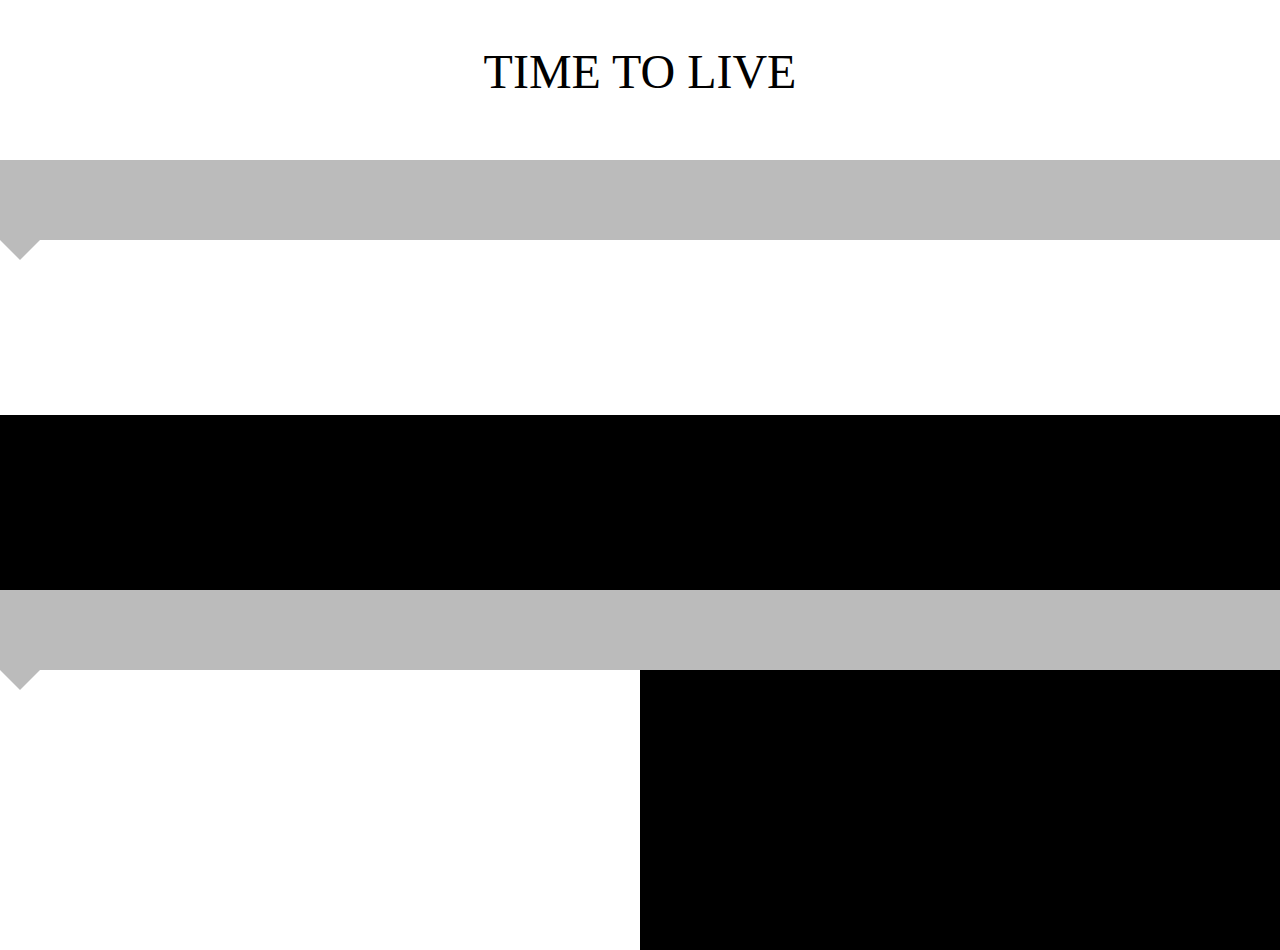
==== clock.html @ c1f186ef "created clock page" ====
<!DOCTYPE HTML>
<html>
<head>
    <title>Time to Live</title>
    <link rel="stylesheet" href="css/clockstyle.css">
</head>
<body>
    <div id="header">
        TIME TO LIVE
    </div>
    <div id="timeline">
        <div id = "theader" class = "headr">
        </div>
        <div id = "arrow" class = "arrow-down"></div>
        <div id = "r_bar" class = "bar">
        </div>
        <div id = "p_bar" class = "bar">
        </div>
    </div>
    <div id="clock">
        <div id = "cheader" class = "headr">
        </div>
        <div id = "arrow2" class = "arrow-down"></div>
        <div id = "r_clock">
        </div>
        <div id = "p_clock">
        </div>
    </div>
</body>
</html>
---- css/clockstyle.css ----
body {
    margin: 0;
    padding: 0;
    font-family: helvetica-bold;
}

.arrow-down {
    width: 0; 
    height: 0; 
    border-left: 20px solid transparent;
    border-right: 20px solid transparent;
    
    border-top: 20px solid #bbb;
    position: absolute;
    margin-left: auto;
    margin-right: auto;
}

#arrow {
    margin-left: auto;
    margin-right: auto;
}

#header {
    height: 160px;
    width: 100%;
    font-size: 3em;
    text-align: center;
    line-height: 3em;
}

.headr {
    height: 80px;
    width: 100%;
    background-color: #bbb;
}

.bar {
    height: 175px;
    width: 100%;
}

#p_bar {
    background-color: #000;
}

#r_clock {
    width: 50%;
    height: 240px;
    float: left;
}

#p_clock {
    width: 50%;
    height: 280px;
    float: right;
    background-color: #000;
}
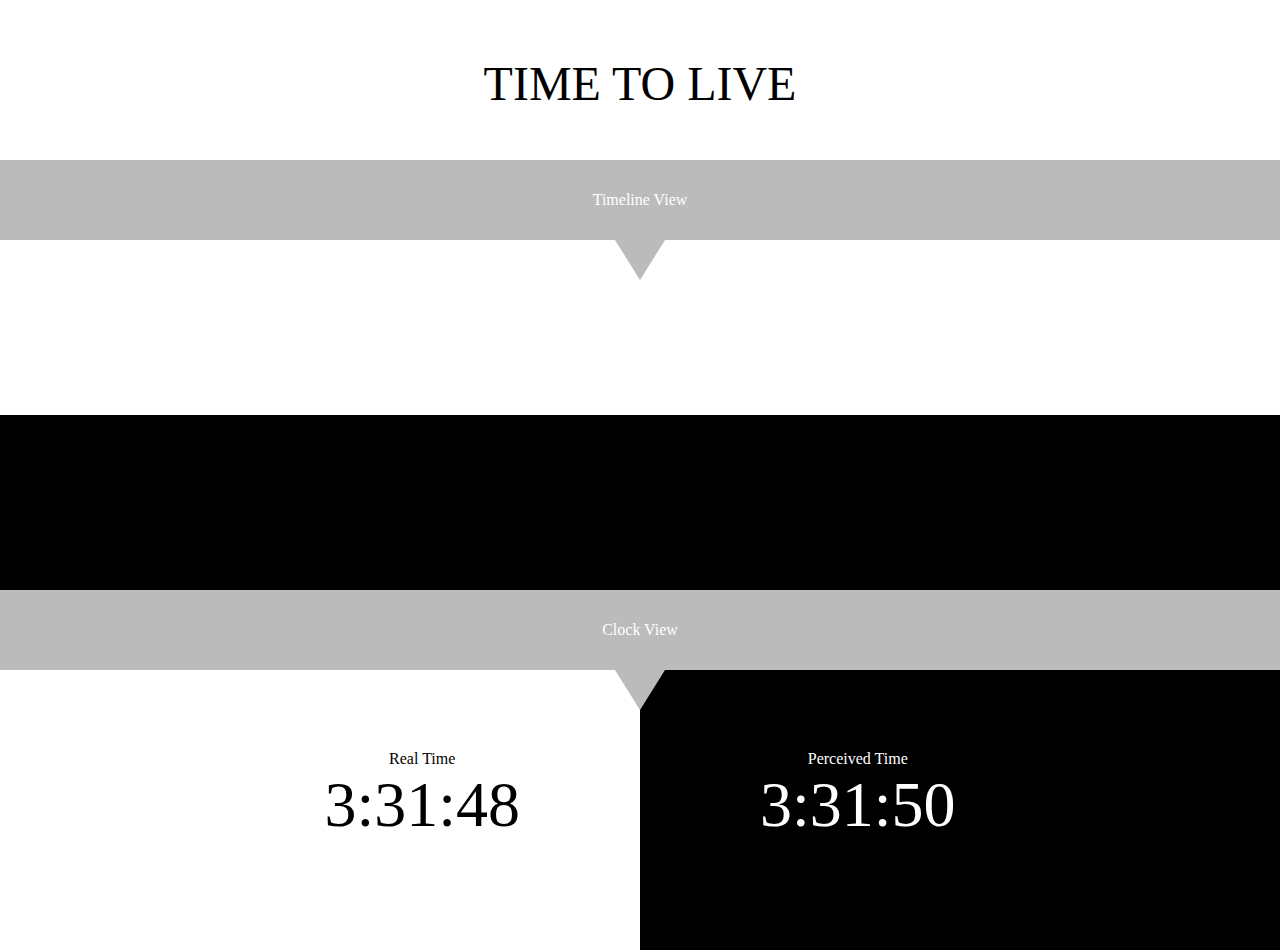
==== commit 5e5ced72: "clocks do things" ====
--- a/clock.html
+++ b/clock.html
@@ -10,6 +10,7 @@
     </div>
     <div id="timeline">
         <div id = "theader" class = "headr">
+            Timeline View
         </div>
         <div id = "arrow" class = "arrow-down"></div>
         <div id = "r_bar" class = "bar">
@@ -19,12 +20,24 @@
     </div>
     <div id="clock">
         <div id = "cheader" class = "headr">
+            Clock View
         </div>
         <div id = "arrow2" class = "arrow-down"></div>
         <div id = "r_clock">
+            <div id = "r_clock_text">
+                Real Time
+                <div id = "r_clock_time"></div>
+            </div>
         </div>
         <div id = "p_clock">
+            <div id = "p_clock_text">
+                Perceived Time
+                <div id = "p_clock_time"></div>
+            </div>
         </div>
     </div>
+
+    <script src="//ajax.googleapis.com/ajax/libs/jquery/1.11.0/jquery.min.js"></script>
+    <script src="js/timetolive.js" type="text/javascript"></script>
 </body>
 </html>
--- a/css/clockstyle.css
+++ b/css/clockstyle.css
@@ -7,16 +7,13 @@
 .arrow-down {
     width: 0; 
     height: 0; 
-    border-left: 20px solid transparent;
-    border-right: 20px solid transparent;
+    border-left: 25px solid transparent;
+    border-right: 25px solid transparent;
     
-    border-top: 20px solid #bbb;
+    border-top: 40px solid #bbb;
     position: absolute;
-    margin-left: auto;
-    margin-right: auto;
-}
-
-#arrow {
+    left: 0;
+    right: 0;
     margin-left: auto;
     margin-right: auto;
 }
@@ -26,13 +23,16 @@
     width: 100%;
     font-size: 3em;
     text-align: center;
-    line-height: 3em;
-}
+    line-height: 3.5em;
+   }
 
 .headr {
     height: 80px;
     width: 100%;
     background-color: #bbb;
+    text-align: center;
+    color: #FFF;
+    line-height: 5em;
 }
 
 .bar {
@@ -55,8 +55,27 @@
     height: 280px;
     float: right;
     background-color: #000;
+    color: #FFF;
 }
 
+#r_clock_text {
+    float: right;
+    margin-right: 120px;
+    margin-top: 80px;
+    text-align: center;
+}
 
+#p_clock_text {
+    margin-left: 120px;
+    margin-top: 80px;
+    text-align: center;
+    float: left;
+}
 
+#r_clock_time {
+    font-size: 4em;
+}
 
+#p_clock_time {
+    font-size: 4em;
+}
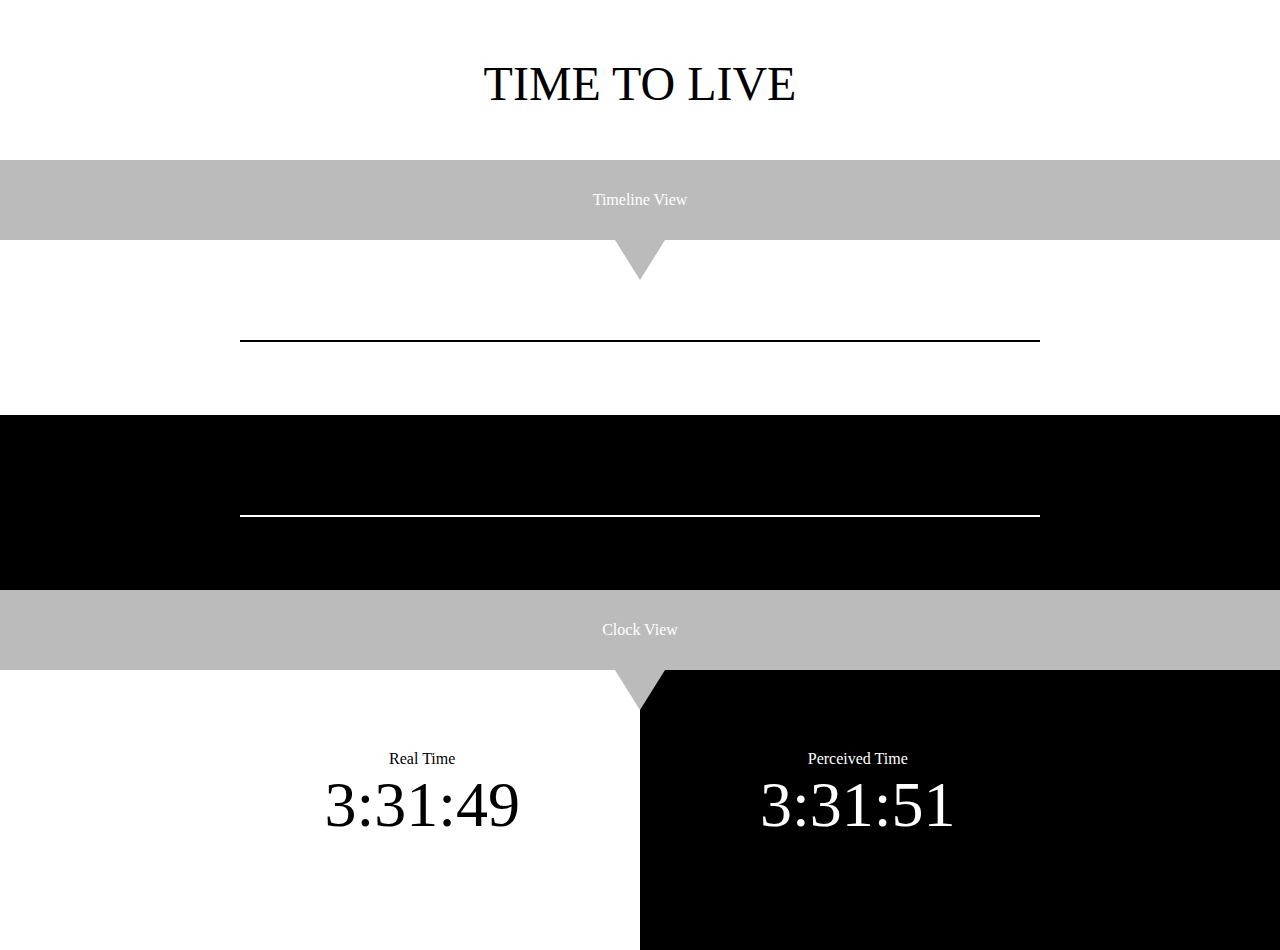
==== commit f312a849: "added a line" ====
--- a/clock.html
+++ b/clock.html
@@ -14,8 +14,10 @@
         </div>
         <div id = "arrow" class = "arrow-down"></div>
         <div id = "r_bar" class = "bar">
+            <div id = "rline" class = "line"></div>
         </div>
         <div id = "p_bar" class = "bar">
+            <div id = "pline" class = "line"></div>
         </div>
     </div>
     <div id="clock">
--- a/css/clockstyle.css
+++ b/css/clockstyle.css
@@ -44,6 +44,25 @@
     background-color: #000;
 }
 
+.line {
+    width: 800px;
+    height: 1.5px;
+    margin-top: 100px;
+    position: absolute;
+    left: 0;
+    right: 0;
+    margin-left: auto;
+    margin-right: auto;
+}
+
+#rline {
+    background-color: #000;
+}
+
+#pline {
+    background-color: #FFF;
+}
+
 #r_clock {
     width: 50%;
     height: 240px;
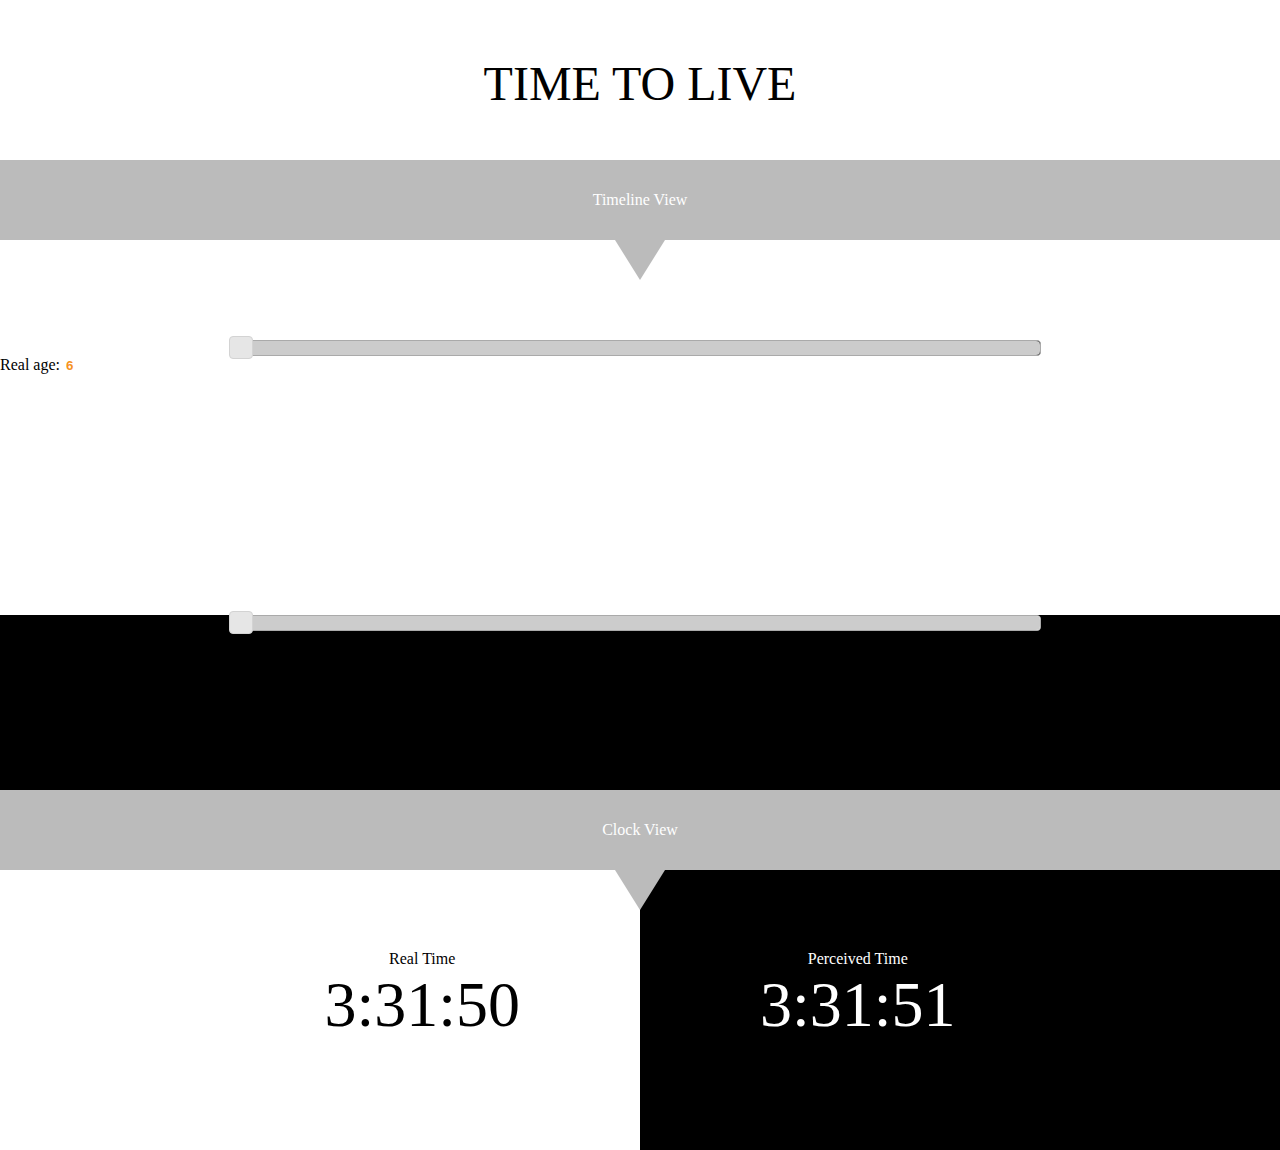
==== commit 4f8dda47: "added sliders. need cleaning up" ====
--- a/clock.html
+++ b/clock.html
@@ -3,6 +3,10 @@
 <head>
     <title>Time to Live</title>
     <link rel="stylesheet" href="css/clockstyle.css">
+    <link rel="stylesheet" href="slider/d3.slider.css">
+    <link rel="stylesheet" href="css/jquery-ui.css">
+
+
 </head>
 <body>
     <div id="header">
@@ -14,7 +18,9 @@
         </div>
         <div id = "arrow" class = "arrow-down"></div>
         <div id = "r_bar" class = "bar">
-            <div id = "rline" class = "line"></div>
+             <div id = "rline" class = "line"></div>
+            <label for="amount">Real age:</label>
+            <input type="text" id="amount" style="border:0; color:#f6931f; font-weight:bold;">
         </div>
         <div id = "p_bar" class = "bar">
             <div id = "pline" class = "line"></div>
@@ -41,5 +47,8 @@
 
     <script src="//ajax.googleapis.com/ajax/libs/jquery/1.11.0/jquery.min.js"></script>
     <script src="js/timetolive.js" type="text/javascript"></script>
+    <script src="js/jquery-ui.js" type="text/javascript"></script>
+    <script src="http://d3js.org/d3.v3.min.js"></script>
+
 </body>
 </html>
--- a/css/clockstyle.css
+++ b/css/clockstyle.css
@@ -98,3 +98,13 @@
 #p_clock_time {
     font-size: 4em;
 }
+
+.wrapper div {
+        margin: 35px 0;
+}
+
+.wrapper {
+      width: 800px;
+      margin-left: auto;
+      margin-right: auto;
+}
--- a/slider/d3.slider.css
+++ b/slider/d3.slider.css
@@ -0,0 +1,86 @@
+.d3-slider {
+    position: relative;
+    font-family: Verdana,Arial,sans-serif;
+    font-size: 1.1em;
+    border: 1px solid #aaaaaa;
+    z-index: 2;
+}
+
+.d3-slider-horizontal {
+    height: .8em;
+}  
+
+.d3-slider-range {
+  background:#2980b9;
+  left:0px;
+  right:0px;
+  height: 0.8em;
+  position: absolute;
+}
+
+.d3-slider-range-vertical {
+  background:#2980b9;
+  left:0px;
+  right:0px;
+  position: absolute;
+  top:0;
+}
+
+.d3-slider-vertical {
+    width: .8em;
+    height: 100px;
+}      
+
+.d3-slider-handle {
+    position: absolute;
+    width: 1.2em;
+    height: 1.2em;
+    border: 1px solid #d3d3d3;
+    border-radius: 4px;
+    background: #eee;
+    background: linear-gradient(to bottom, #eee 0%, #ddd 100%);
+    z-index: 3;
+}
+
+.d3-slider-handle:hover {
+    border: 1px solid #999999;
+}
+
+.d3-slider-horizontal .d3-slider-handle {
+    top: -.3em;
+    margin-left: -.6em;
+}
+
+.d3-slider-axis {
+    position: relative;
+    z-index: 1;    
+}
+
+.d3-slider-axis-bottom {
+    top: .8em;
+}
+
+.d3-slider-axis-right {
+    left: .8em;
+}
+
+.d3-slider-axis path {
+    stroke-width: 0;
+    fill: none;
+}
+
+.d3-slider-axis line {
+    fill: none;
+    stroke: #aaa;
+    shape-rendering: crispEdges;
+}
+
+.d3-slider-axis text {
+    font-size: 11px;
+}
+
+.d3-slider-vertical .d3-slider-handle {
+    left: -.25em;
+    margin-left: 0;
+    margin-bottom: -.6em;      
+}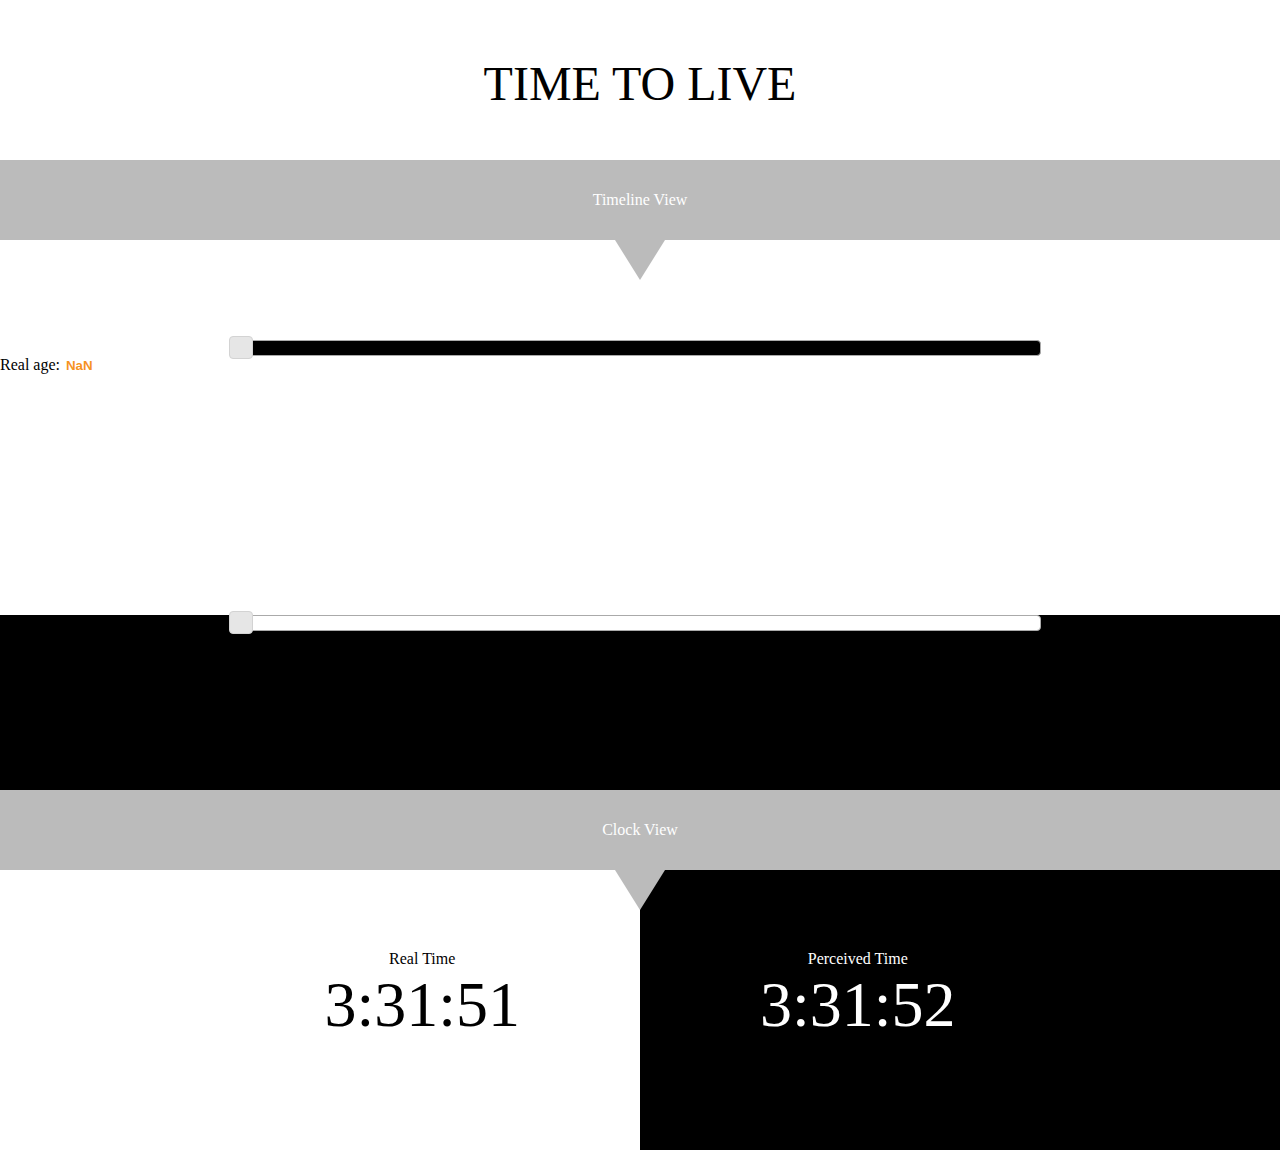
==== commit 299474c0: "sliders move and pass variable from main page" ====
--- a/clock.html
+++ b/clock.html
@@ -9,6 +9,9 @@
 
 </head>
 <body>
+    <FORM NAME="information">
+    <INPUT TYPE="hidden" NAME="age">
+    </FORM>
     <div id="header">
         TIME TO LIVE
     </div>
